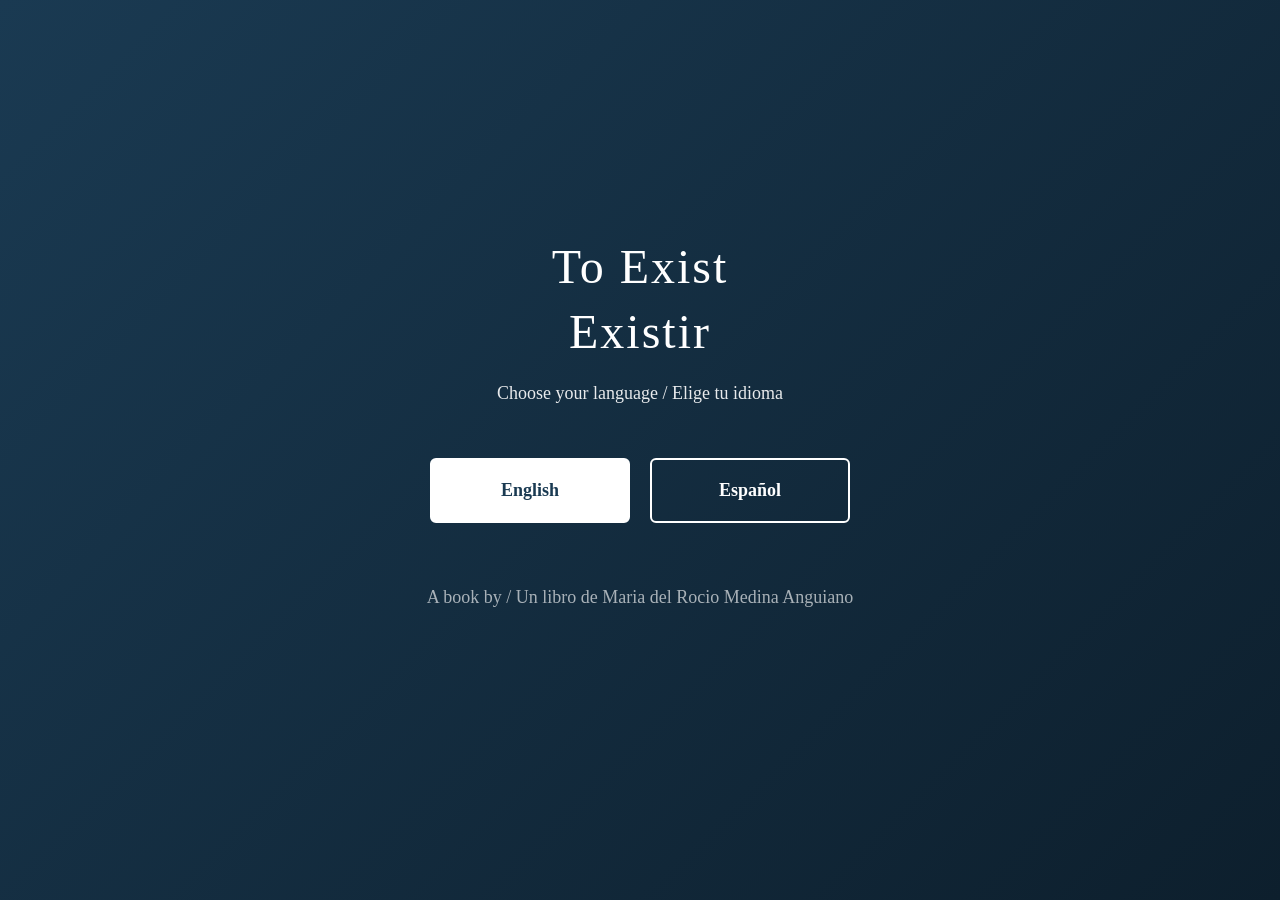
==== index.html @ c7e047c3 "Initial commit: To Exist website with Formspree contact form" ====
<!DOCTYPE html>
<html lang="en">
<head>
    <meta charset="UTF-8">
    <meta name="viewport" content="width=device-width, initial-scale=1.0">
    <title>To Exist / Existir - Choose Language</title>
    <style>
        * {
            margin: 0;
            padding: 0;
            box-sizing: border-box;
        }

        body {
            font-family: 'Georgia', 'Garamond', serif;
            background: linear-gradient(135deg, #1a3a52 0%, #0d1f2d 100%);
            display: flex;
            align-items: center;
            justify-content: center;
            min-height: 100vh;
            color: white;
        }

        .language-choice {
            text-align: center;
            max-width: 600px;
            padding: 40px 20px;
        }

        .language-choice h1 {
            font-size: 48px;
            margin-bottom: 20px;
            font-weight: 300;
            letter-spacing: 2px;
        }

        .language-choice p {
            font-size: 18px;
            margin-bottom: 50px;
            opacity: 0.9;
            line-height: 1.6;
        }

        .language-buttons {
            display: flex;
            gap: 20px;
            justify-content: center;
            flex-wrap: wrap;
        }

        .lang-button {
            display: inline-block;
            background: white;
            color: #1a3a52;
            padding: 20px 50px;
            text-decoration: none;
            border-radius: 6px;
            font-size: 18px;
            font-weight: 600;
            transition: all 0.3s ease;
            border: 2px solid white;
            cursor: pointer;
            min-width: 200px;
        }

        .lang-button:hover {
            background: transparent;
            color: white;
            transform: translateY(-3px);
            box-shadow: 0 8px 20px rgba(255, 255, 255, 0.2);
        }

        .lang-button.english {
            background: white;
            color: #1a3a52;
        }

        .lang-button.spanish {
            background: transparent;
            color: white;
            border-color: white;
        }

        .footer-note {
            margin-top: 60px;
            font-size: 14px;
            opacity: 0.7;
        }
    </style>
</head>
<body>

<div class="language-choice">
    <h1>To Exist</h1>
    <h1 style="margin-top: -10px;">Existir</h1>

    <p>Choose your language / Elige tu idioma</p>

    <div class="language-buttons">
        <a href="en/" class="lang-button english">English</a>
        <a href="es/" class="lang-button spanish">Español</a>
    </div>

    <div class="footer-note">
        <p>A book by / Un libro de Maria del Rocio Medina Anguiano</p>
    </div>
</div>

</body>
</html>
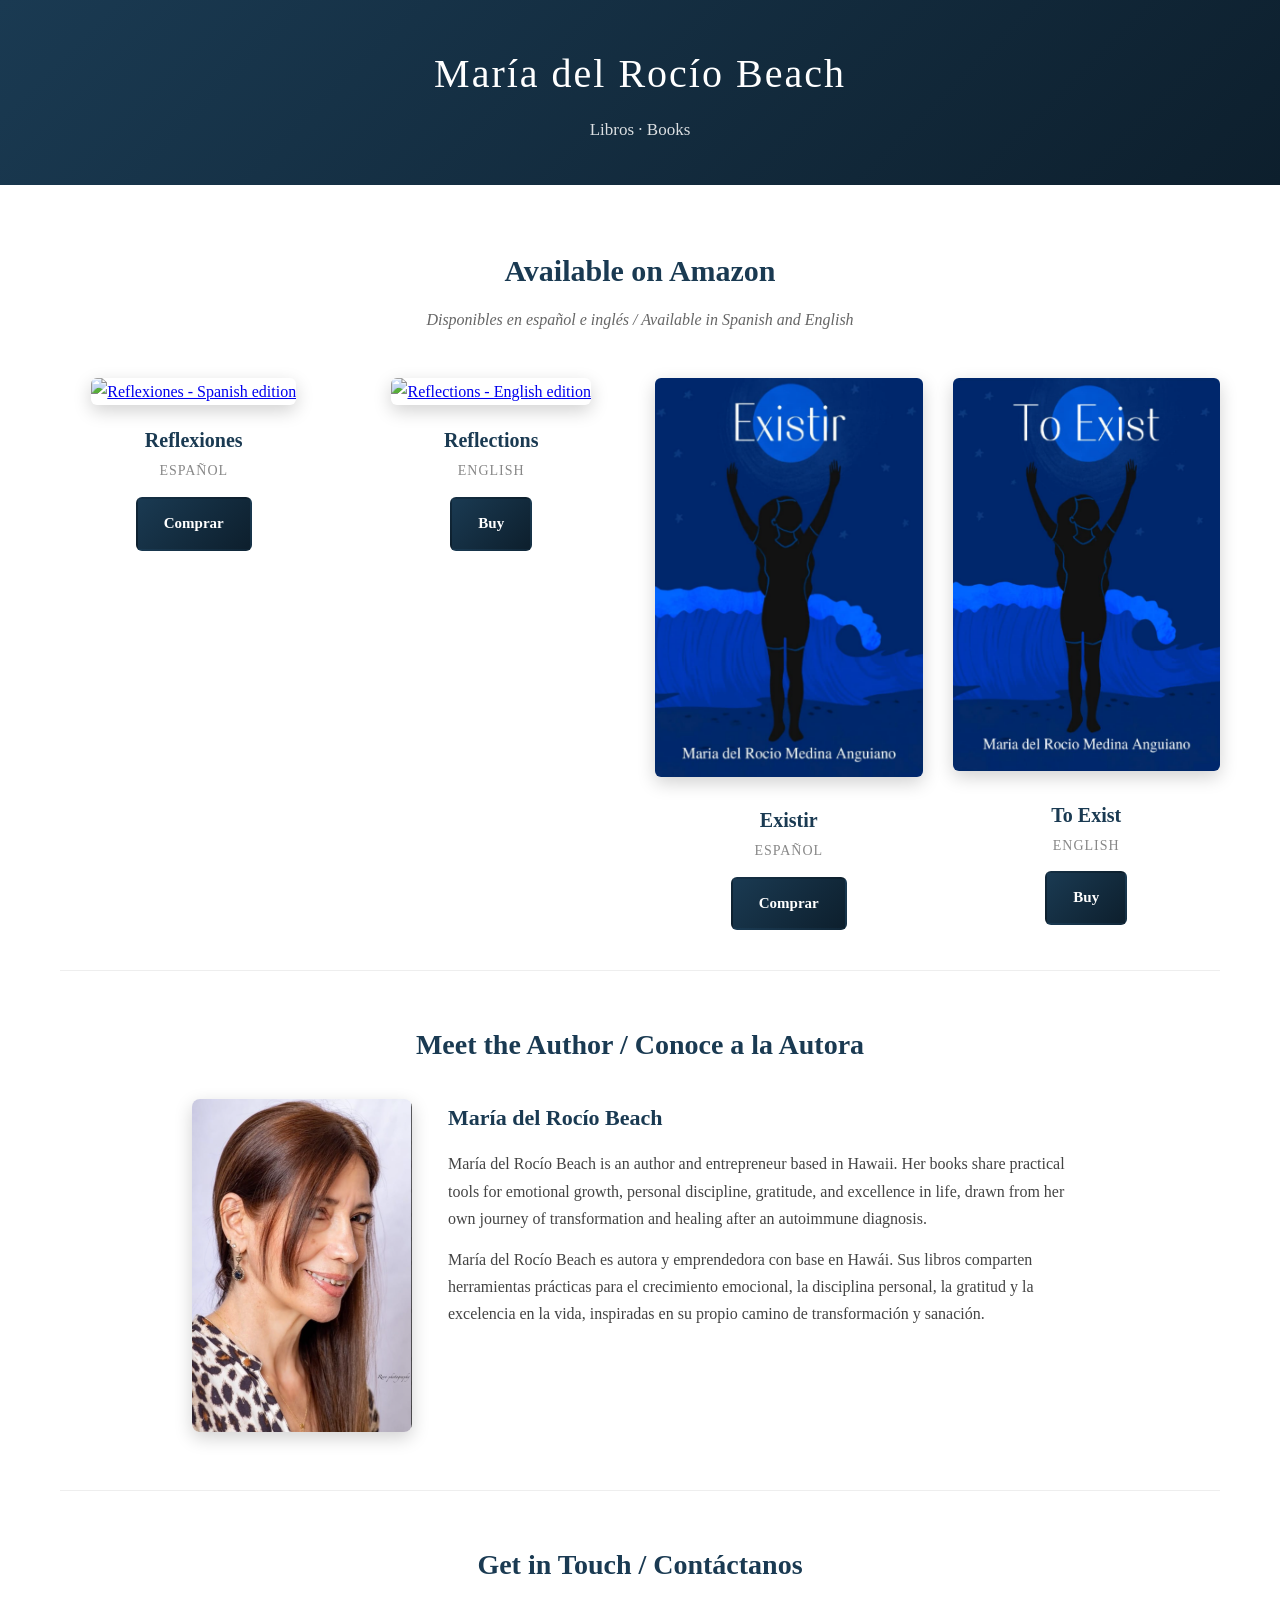
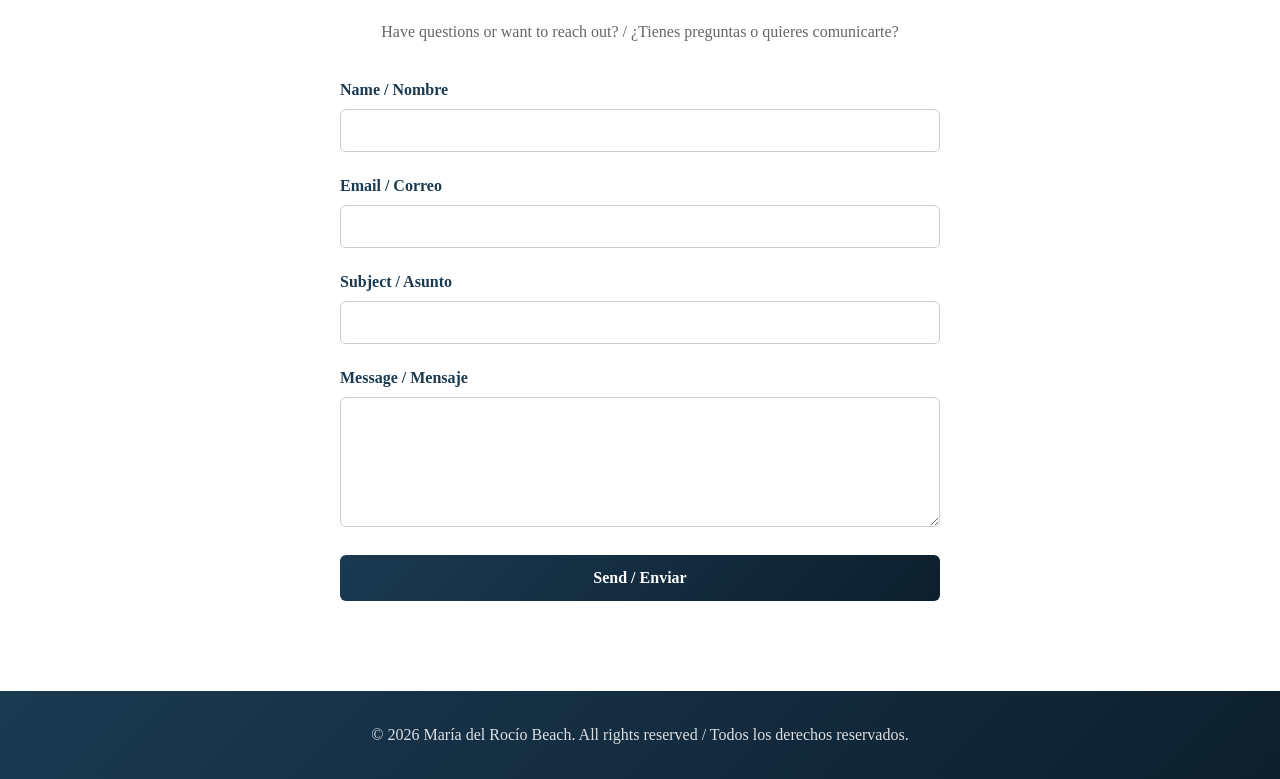
==== commit 9da77806: "Add files via upload" ====
--- a/index.html
+++ b/index.html
@@ -3,108 +3,223 @@
 <head>
     <meta charset="UTF-8">
     <meta name="viewport" content="width=device-width, initial-scale=1.0">
-    <title>To Exist / Existir - Choose Language</title>
+    <meta name="description" content="Books by Maria del Rocio Beach — Existir / To Exist and Reflexiones / Reflections. Available in Spanish and English on Amazon.">
+    <meta name="author" content="Maria del Rocio Beach">
+    <title>María del Rocío Beach — Books / Libros</title>
     <style>
-        * {
-            margin: 0;
-            padding: 0;
-            box-sizing: border-box;
-        }
-
+        * { margin: 0; padding: 0; box-sizing: border-box; }
+        html { scroll-behavior: smooth; }
         body {
             font-family: 'Georgia', 'Garamond', serif;
-            background: linear-gradient(135deg, #1a3a52 0%, #0d1f2d 100%);
-            display: flex;
-            align-items: center;
+            line-height: 1.7; color: #333; background-color: #fff;
+        }
+
+        /* HEADER */
+        header {
+            background: linear-gradient(135deg, #1a3a52 0%, #0d1f2d 100%);
+            color: white; padding: 40px 20px; text-align: center;
+        }
+        header h1 { font-size: 40px; font-weight: 300; letter-spacing: 2px; margin-bottom: 8px; }
+        header p { font-size: 17px; opacity: 0.85; }
+
+        .container { max-width: 1200px; margin: 0 auto; padding: 0 20px; }
+
+        /* BOOKS */
+        .books-section { padding: 60px 0 40px; }
+        .books-section h2 {
+            text-align: center; font-size: 30px; color: #1a3a52;
+            margin-bottom: 10px;
+        }
+        .books-subtitle { text-align: center; color: #666; margin-bottom: 45px; font-style: italic; }
+
+        .books-grid {
+            display: grid;
+            grid-template-columns: repeat(4, 1fr);
+            gap: 30px;
+        }
+        .book-card {
+            display: flex; flex-direction: column; align-items: center;
+            text-align: center;
+        }
+        .book-card img {
+            width: 100%; height: auto; border-radius: 6px;
+            box-shadow: 0 6px 18px rgba(0,0,0,0.18);
+            transition: transform 0.3s ease, box-shadow 0.3s ease;
+        }
+        .book-card img:hover {
+            transform: translateY(-5px);
+            box-shadow: 0 12px 26px rgba(0,0,0,0.25);
+        }
+        .book-title { font-size: 20px; color: #1a3a52; margin-top: 18px; font-weight: 600; }
+        .book-lang { font-size: 14px; color: #888; margin-top: 2px; letter-spacing: 1px; text-transform: uppercase; }
+        .buy-button {
+            display: inline-block; margin-top: 14px;
+            background: linear-gradient(135deg, #1a3a52 0%, #0d1f2d 100%);
+            color: white; padding: 12px 26px; text-decoration: none;
+            border-radius: 6px; font-size: 15px; font-weight: 600;
+            transition: all 0.3s ease; border: 2px solid transparent;
+        }
+        .buy-button:hover {
+            background: white; color: #1a3a52; border-color: #1a3a52;
+            transform: translateY(-2px);
+        }
+
+        @media (max-width: 900px) {
+            .books-grid { grid-template-columns: repeat(2, 1fr); gap: 36px; }
+        }
+        @media (max-width: 480px) {
+            .books-grid { grid-template-columns: 1fr; }
+        }
+
+        /* SECTIONS */
+        .section { padding: 50px 0; border-top: 1px solid #eee; }
+        .section h2 { text-align: center; font-size: 28px; color: #1a3a52; margin-bottom: 30px; }
+
+        /* AUTHOR BIO */
+        .author-bio {
+            display: flex; gap: 36px; align-items: flex-start; flex-wrap: wrap;
             justify-content: center;
-            min-height: 100vh;
-            color: white;
-        }
-
-        .language-choice {
-            text-align: center;
-            max-width: 600px;
-            padding: 40px 20px;
-        }
-
-        .language-choice h1 {
-            font-size: 48px;
-            margin-bottom: 20px;
-            font-weight: 300;
-            letter-spacing: 2px;
-        }
-
-        .language-choice p {
-            font-size: 18px;
-            margin-bottom: 50px;
-            opacity: 0.9;
-            line-height: 1.6;
-        }
-
-        .language-buttons {
-            display: flex;
-            gap: 20px;
-            justify-content: center;
-            flex-wrap: wrap;
-        }
-
-        .lang-button {
-            display: inline-block;
-            background: white;
-            color: #1a3a52;
-            padding: 20px 50px;
-            text-decoration: none;
-            border-radius: 6px;
-            font-size: 18px;
-            font-weight: 600;
-            transition: all 0.3s ease;
-            border: 2px solid white;
-            cursor: pointer;
-            min-width: 200px;
-        }
-
-        .lang-button:hover {
-            background: transparent;
-            color: white;
-            transform: translateY(-3px);
-            box-shadow: 0 8px 20px rgba(255, 255, 255, 0.2);
-        }
-
-        .lang-button.english {
-            background: white;
-            color: #1a3a52;
-        }
-
-        .lang-button.spanish {
-            background: transparent;
-            color: white;
-            border-color: white;
-        }
-
-        .footer-note {
-            margin-top: 60px;
-            font-size: 14px;
-            opacity: 0.7;
-        }
+        }
+        .author-photo img {
+            width: 220px; height: auto; border-radius: 8px;
+            box-shadow: 0 6px 18px rgba(0,0,0,0.18);
+        }
+        .author-text { flex: 1; min-width: 280px; max-width: 640px; }
+        .author-text h3 { font-size: 22px; color: #1a3a52; margin-bottom: 14px; }
+        .author-text p { margin-bottom: 14px; color: #444; }
+
+        /* CONTACT FORM */
+        .contact-intro { text-align: center; color: #666; margin-bottom: 30px; }
+        .contact-form { max-width: 600px; margin: 0 auto; }
+        .form-group { margin-bottom: 20px; }
+        .form-group label { display: block; margin-bottom: 6px; color: #1a3a52; font-weight: 600; }
+        .form-group input, .form-group textarea {
+            width: 100%; padding: 12px; border: 1px solid #ccc; border-radius: 6px;
+            font-family: inherit; font-size: 15px;
+        }
+        .form-group textarea { min-height: 130px; resize: vertical; }
+        .submit-button {
+            display: block; width: 100%;
+            background: linear-gradient(135deg, #1a3a52 0%, #0d1f2d 100%);
+            color: white; padding: 14px; border: none; border-radius: 6px;
+            font-size: 16px; font-weight: 600; cursor: pointer; font-family: inherit;
+            transition: opacity 0.3s ease;
+        }
+        .submit-button:hover { opacity: 0.9; }
+
+        /* FOOTER */
+        footer {
+            background: linear-gradient(135deg, #1a3a52 0%, #0d1f2d 100%);
+            color: white; text-align: center; padding: 30px 20px; margin-top: 40px;
+        }
+        footer p { opacity: 0.85; }
     </style>
 </head>
 <body>
 
-<div class="language-choice">
-    <h1>To Exist</h1>
-    <h1 style="margin-top: -10px;">Existir</h1>
-
-    <p>Choose your language / Elige tu idioma</p>
-
-    <div class="language-buttons">
-        <a href="en/" class="lang-button english">English</a>
-        <a href="es/" class="lang-button spanish">Español</a>
-    </div>
-
-    <div class="footer-note">
-        <p>A book by / Un libro de Maria del Rocio Medina Anguiano</p>
-    </div>
-</div>
+<!-- HEADER -->
+<header>
+    <h1>María del Rocío Beach</h1>
+    <p>Libros &middot; Books</p>
+</header>
+
+<main class="container">
+
+    <!-- BOOKS -->
+    <section class="books-section">
+        <h2>Available on Amazon</h2>
+        <p class="books-subtitle">Disponibles en español e inglés / Available in Spanish and English</p>
+
+        <div class="books-grid">
+
+            <!-- Reflexiones (Spanish) -->
+            <div class="book-card">
+                <a href="https://www.amazon.com/dp/B0H4HN9H7W" target="_blank">
+                    <img src="images/reflexiones_es.png" alt="Reflexiones - Spanish edition">
+                </a>
+                <div class="book-title">Reflexiones</div>
+                <div class="book-lang">Español</div>
+                <a href="https://www.amazon.com/dp/B0H4HN9H7W" class="buy-button" target="_blank">Comprar</a>
+            </div>
+
+            <!-- Reflections (English) -->
+            <div class="book-card">
+                <a href="https://www.amazon.com/dp/B0H4R7SGKY" target="_blank">
+                    <img src="images/reflexiones_en.png" alt="Reflections - English edition">
+                </a>
+                <div class="book-title">Reflections</div>
+                <div class="book-lang">English</div>
+                <a href="https://www.amazon.com/dp/B0H4R7SGKY" class="buy-button" target="_blank">Buy</a>
+            </div>
+
+            <!-- Existir (Spanish) -->
+            <div class="book-card">
+                <a href="https://www.amazon.com/dp/B0BW2QM7PR" target="_blank">
+                    <img src="images/existir.png" alt="Existir - Spanish edition">
+                </a>
+                <div class="book-title">Existir</div>
+                <div class="book-lang">Español</div>
+                <a href="https://www.amazon.com/dp/B0BW2QM7PR" class="buy-button" target="_blank">Comprar</a>
+            </div>
+
+            <!-- To Exist (English) -->
+            <div class="book-card">
+                <a href="https://www.amazon.com/dp/B0BTD2ZPPP" target="_blank">
+                    <img src="images/toexist.png" alt="To Exist - English edition">
+                </a>
+                <div class="book-title">To Exist</div>
+                <div class="book-lang">English</div>
+                <a href="https://www.amazon.com/dp/B0BTD2ZPPP" class="buy-button" target="_blank">Buy</a>
+            </div>
+
+        </div>
+    </section>
+
+    <!-- AUTHOR BIO -->
+    <section class="section">
+        <h2>Meet the Author / Conoce a la Autora</h2>
+        <div class="author-bio">
+            <div class="author-photo">
+                <img src="images/Authorheadshot.png" alt="María del Rocío Beach">
+            </div>
+            <div class="author-text">
+                <h3>María del Rocío Beach</h3>
+                <p>María del Rocío Beach is an author and entrepreneur based in Hawaii. Her books share practical tools for emotional growth, personal discipline, gratitude, and excellence in life, drawn from her own journey of transformation and healing after an autoimmune diagnosis.</p>
+                <p>María del Rocío Beach es autora y emprendedora con base en Hawái. Sus libros comparten herramientas prácticas para el crecimiento emocional, la disciplina personal, la gratitud y la excelencia en la vida, inspiradas en su propio camino de transformación y sanación.</p>
+            </div>
+        </div>
+    </section>
+
+    <!-- CONTACT -->
+    <section class="section">
+        <h2>Get in Touch / Contáctanos</h2>
+        <p class="contact-intro">Have questions or want to reach out? / ¿Tienes preguntas o quieres comunicarte?</p>
+        <form class="contact-form" action="https://formspree.io/f/xkoerddk" method="POST">
+            <div class="form-group">
+                <label for="name">Name / Nombre</label>
+                <input type="text" id="name" name="name" required>
+            </div>
+            <div class="form-group">
+                <label for="email">Email / Correo</label>
+                <input type="email" id="email" name="email" required>
+            </div>
+            <div class="form-group">
+                <label for="subject">Subject / Asunto</label>
+                <input type="text" id="subject" name="subject" required>
+            </div>
+            <div class="form-group">
+                <label for="message">Message / Mensaje</label>
+                <textarea id="message" name="message" required></textarea>
+            </div>
+            <button type="submit" class="submit-button">Send / Enviar</button>
+        </form>
+    </section>
+
+</main>
+
+<footer>
+    <p>&copy; 2026 María del Rocío Beach. All rights reserved / Todos los derechos reservados.</p>
+</footer>
 
 </body>
 </html>
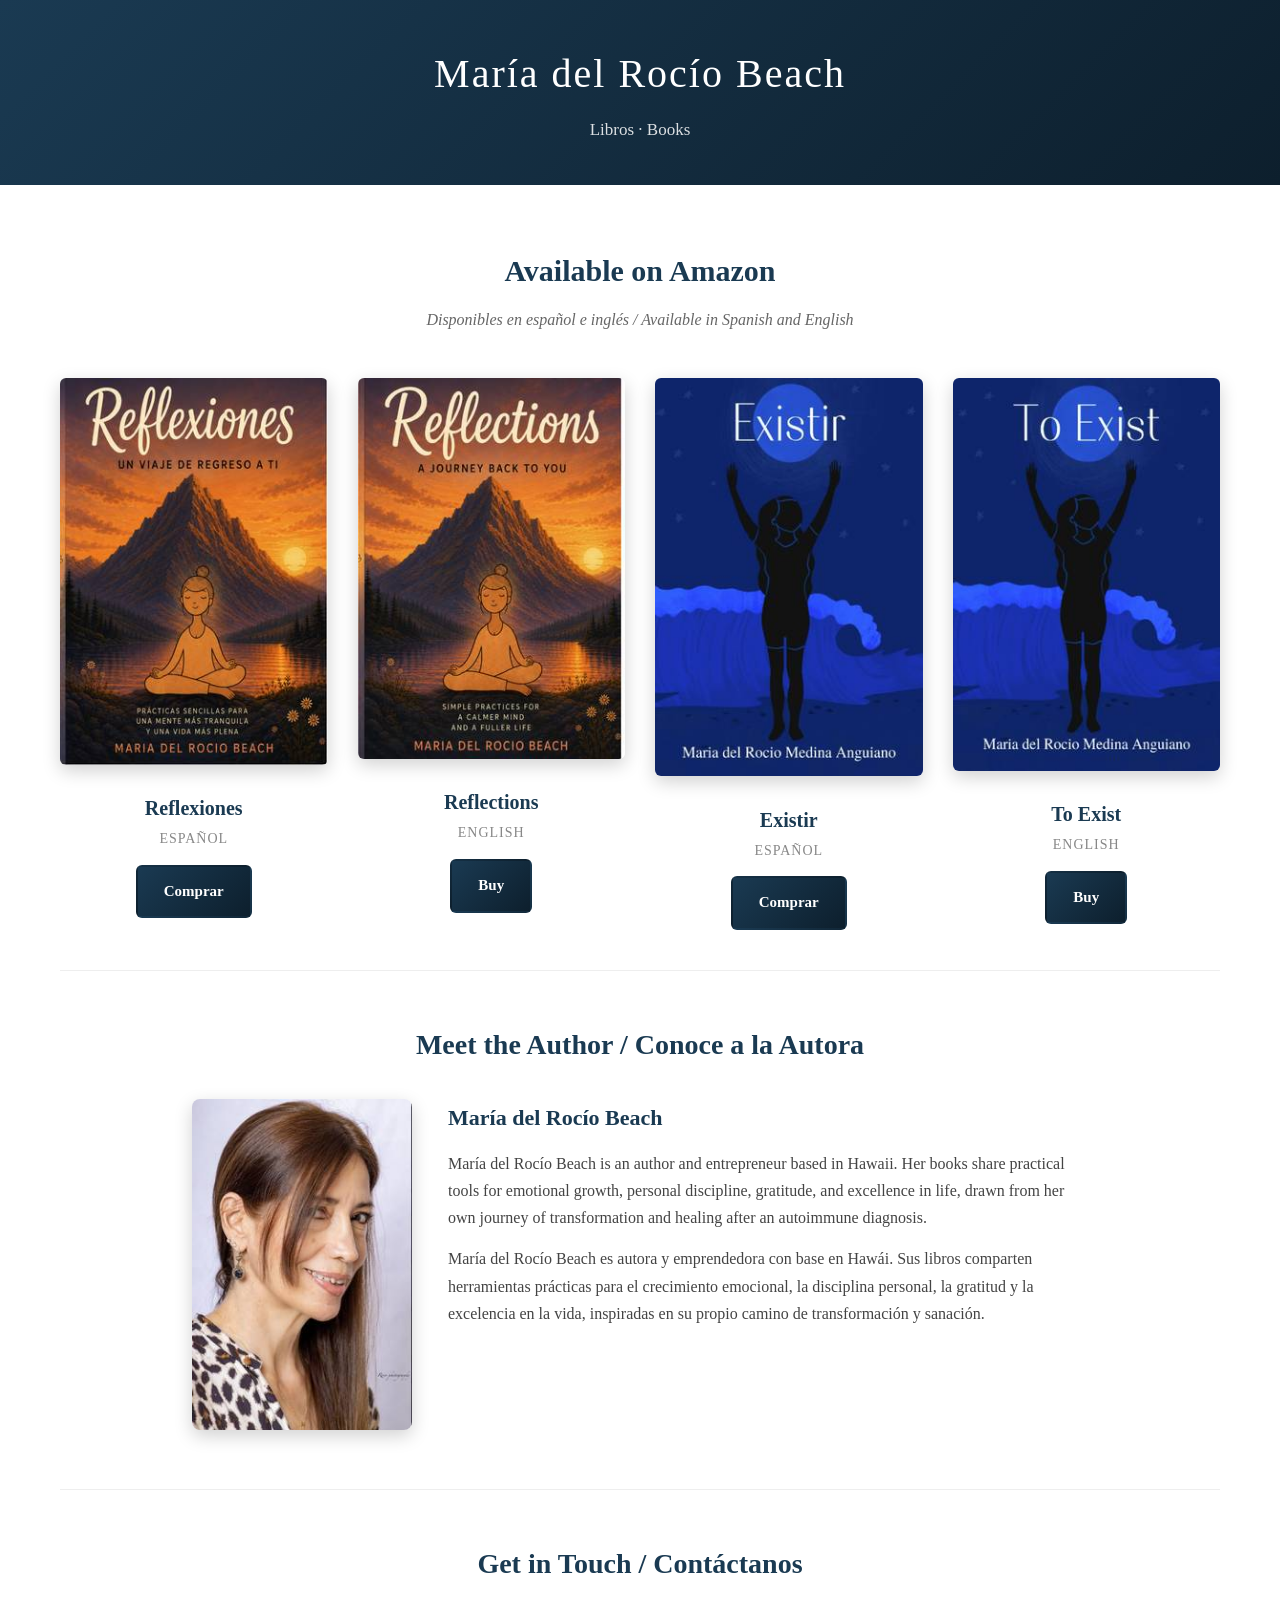
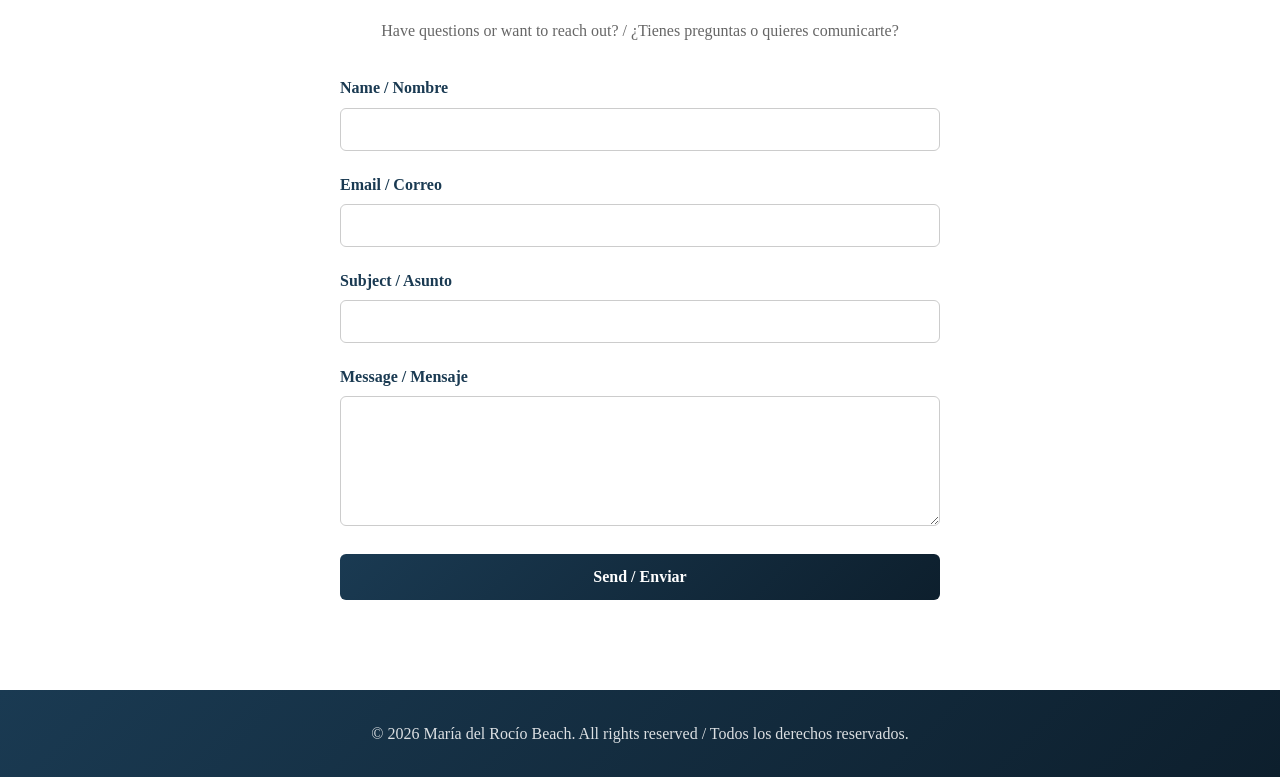
==== commit 7bfa9596: "Update index.html" ====
--- a/index.html
+++ b/index.html
@@ -9,179 +9,83 @@
     <style>
         * { margin: 0; padding: 0; box-sizing: border-box; }
         html { scroll-behavior: smooth; }
-        body {
-            font-family: 'Georgia', 'Garamond', serif;
-            line-height: 1.7; color: #333; background-color: #fff;
-        }
-
-        /* HEADER */
-        header {
-            background: linear-gradient(135deg, #1a3a52 0%, #0d1f2d 100%);
-            color: white; padding: 40px 20px; text-align: center;
-        }
+        body { font-family: 'Georgia', 'Garamond', serif; line-height: 1.7; color: #333; background-color: #fff; }
+        header { background: linear-gradient(135deg, #1a3a52 0%, #0d1f2d 100%); color: white; padding: 40px 20px; text-align: center; }
         header h1 { font-size: 40px; font-weight: 300; letter-spacing: 2px; margin-bottom: 8px; }
         header p { font-size: 17px; opacity: 0.85; }
-
         .container { max-width: 1200px; margin: 0 auto; padding: 0 20px; }
-
-        /* BOOKS */
         .books-section { padding: 60px 0 40px; }
-        .books-section h2 {
-            text-align: center; font-size: 30px; color: #1a3a52;
-            margin-bottom: 10px;
-        }
+        .books-section h2 { text-align: center; font-size: 30px; color: #1a3a52; margin-bottom: 10px; }
         .books-subtitle { text-align: center; color: #666; margin-bottom: 45px; font-style: italic; }
-
-        .books-grid {
-            display: grid;
-            grid-template-columns: repeat(4, 1fr);
-            gap: 30px;
-        }
-        .book-card {
-            display: flex; flex-direction: column; align-items: center;
-            text-align: center;
-        }
-        .book-card img {
-            width: 100%; height: auto; border-radius: 6px;
-            box-shadow: 0 6px 18px rgba(0,0,0,0.18);
-            transition: transform 0.3s ease, box-shadow 0.3s ease;
-        }
-        .book-card img:hover {
-            transform: translateY(-5px);
-            box-shadow: 0 12px 26px rgba(0,0,0,0.25);
-        }
+        .books-grid { display: grid; grid-template-columns: repeat(4, 1fr); gap: 30px; }
+        .book-card { display: flex; flex-direction: column; align-items: center; text-align: center; }
+        .book-card img { width: 100%; height: auto; border-radius: 6px; box-shadow: 0 6px 18px rgba(0,0,0,0.18); transition: transform 0.3s ease, box-shadow 0.3s ease; }
+        .book-card img:hover { transform: translateY(-5px); box-shadow: 0 12px 26px rgba(0,0,0,0.25); }
         .book-title { font-size: 20px; color: #1a3a52; margin-top: 18px; font-weight: 600; }
         .book-lang { font-size: 14px; color: #888; margin-top: 2px; letter-spacing: 1px; text-transform: uppercase; }
-        .buy-button {
-            display: inline-block; margin-top: 14px;
-            background: linear-gradient(135deg, #1a3a52 0%, #0d1f2d 100%);
-            color: white; padding: 12px 26px; text-decoration: none;
-            border-radius: 6px; font-size: 15px; font-weight: 600;
-            transition: all 0.3s ease; border: 2px solid transparent;
-        }
-        .buy-button:hover {
-            background: white; color: #1a3a52; border-color: #1a3a52;
-            transform: translateY(-2px);
-        }
-
-        @media (max-width: 900px) {
-            .books-grid { grid-template-columns: repeat(2, 1fr); gap: 36px; }
-        }
-        @media (max-width: 480px) {
-            .books-grid { grid-template-columns: 1fr; }
-        }
-
-        /* SECTIONS */
+        .buy-button { display: inline-block; margin-top: 14px; background: linear-gradient(135deg, #1a3a52 0%, #0d1f2d 100%); color: white; padding: 12px 26px; text-decoration: none; border-radius: 6px; font-size: 15px; font-weight: 600; transition: all 0.3s ease; border: 2px solid transparent; }
+        .buy-button:hover { background: white; color: #1a3a52; border-color: #1a3a52; transform: translateY(-2px); }
+        @media (max-width: 900px) { .books-grid { grid-template-columns: repeat(2, 1fr); gap: 36px; } }
+        @media (max-width: 480px) { .books-grid { grid-template-columns: 1fr; } }
         .section { padding: 50px 0; border-top: 1px solid #eee; }
         .section h2 { text-align: center; font-size: 28px; color: #1a3a52; margin-bottom: 30px; }
-
-        /* AUTHOR BIO */
-        .author-bio {
-            display: flex; gap: 36px; align-items: flex-start; flex-wrap: wrap;
-            justify-content: center;
-        }
-        .author-photo img {
-            width: 220px; height: auto; border-radius: 8px;
-            box-shadow: 0 6px 18px rgba(0,0,0,0.18);
-        }
+        .author-bio { display: flex; gap: 36px; align-items: flex-start; flex-wrap: wrap; justify-content: center; }
+        .author-photo img { width: 220px; height: auto; border-radius: 8px; box-shadow: 0 6px 18px rgba(0,0,0,0.18); }
         .author-text { flex: 1; min-width: 280px; max-width: 640px; }
         .author-text h3 { font-size: 22px; color: #1a3a52; margin-bottom: 14px; }
         .author-text p { margin-bottom: 14px; color: #444; }
-
-        /* CONTACT FORM */
         .contact-intro { text-align: center; color: #666; margin-bottom: 30px; }
         .contact-form { max-width: 600px; margin: 0 auto; }
         .form-group { margin-bottom: 20px; }
         .form-group label { display: block; margin-bottom: 6px; color: #1a3a52; font-weight: 600; }
-        .form-group input, .form-group textarea {
-            width: 100%; padding: 12px; border: 1px solid #ccc; border-radius: 6px;
-            font-family: inherit; font-size: 15px;
-        }
+        .form-group input, .form-group textarea { width: 100%; padding: 12px; border: 1px solid #ccc; border-radius: 6px; font-family: inherit; font-size: 15px; }
         .form-group textarea { min-height: 130px; resize: vertical; }
-        .submit-button {
-            display: block; width: 100%;
-            background: linear-gradient(135deg, #1a3a52 0%, #0d1f2d 100%);
-            color: white; padding: 14px; border: none; border-radius: 6px;
-            font-size: 16px; font-weight: 600; cursor: pointer; font-family: inherit;
-            transition: opacity 0.3s ease;
-        }
+        .submit-button { display: block; width: 100%; background: linear-gradient(135deg, #1a3a52 0%, #0d1f2d 100%); color: white; padding: 14px; border: none; border-radius: 6px; font-size: 16px; font-weight: 600; cursor: pointer; font-family: inherit; transition: opacity 0.3s ease; }
         .submit-button:hover { opacity: 0.9; }
-
-        /* FOOTER */
-        footer {
-            background: linear-gradient(135deg, #1a3a52 0%, #0d1f2d 100%);
-            color: white; text-align: center; padding: 30px 20px; margin-top: 40px;
-        }
+        footer { background: linear-gradient(135deg, #1a3a52 0%, #0d1f2d 100%); color: white; text-align: center; padding: 30px 20px; margin-top: 40px; }
         footer p { opacity: 0.85; }
     </style>
 </head>
 <body>
-
-<!-- HEADER -->
 <header>
     <h1>María del Rocío Beach</h1>
     <p>Libros &middot; Books</p>
 </header>
-
 <main class="container">
-
-    <!-- BOOKS -->
     <section class="books-section">
         <h2>Available on Amazon</h2>
         <p class="books-subtitle">Disponibles en español e inglés / Available in Spanish and English</p>
-
         <div class="books-grid">
-
-            <!-- Reflexiones (Spanish) -->
             <div class="book-card">
-                <a href="https://www.amazon.com/dp/B0H4HN9H7W" target="_blank">
-                    <img src="images/reflexiones_es.png" alt="Reflexiones - Spanish edition">
-                </a>
+                <a href="https://www.amazon.com/dp/B0H4HN9H7W" target="_blank"><img src="[data-uri]" alt="Reflexiones - Spanish edition"></a>
                 <div class="book-title">Reflexiones</div>
                 <div class="book-lang">Español</div>
                 <a href="https://www.amazon.com/dp/B0H4HN9H7W" class="buy-button" target="_blank">Comprar</a>
             </div>
-
-            <!-- Reflections (English) -->
             <div class="book-card">
-                <a href="https://www.amazon.com/dp/B0H4R7SGKY" target="_blank">
-                    <img src="images/reflexiones_en.png" alt="Reflections - English edition">
-                </a>
+                <a href="https://www.amazon.com/dp/B0H4R7SGKY" target="_blank"><img src="[data-uri]" alt="Reflections - English edition"></a>
                 <div class="book-title">Reflections</div>
                 <div class="book-lang">English</div>
                 <a href="https://www.amazon.com/dp/B0H4R7SGKY" class="buy-button" target="_blank">Buy</a>
             </div>
-
-            <!-- Existir (Spanish) -->
             <div class="book-card">
-                <a href="https://www.amazon.com/dp/B0BW2QM7PR" target="_blank">
-                    <img src="images/existir.png" alt="Existir - Spanish edition">
-                </a>
+                <a href="https://www.amazon.com/dp/B0BW2QM7PR" target="_blank"><img src="[data-uri]" alt="Existir - Spanish edition"></a>
                 <div class="book-title">Existir</div>
                 <div class="book-lang">Español</div>
                 <a href="https://www.amazon.com/dp/B0BW2QM7PR" class="buy-button" target="_blank">Comprar</a>
             </div>
-
-            <!-- To Exist (English) -->
             <div class="book-card">
-                <a href="https://www.amazon.com/dp/B0BTD2ZPPP" target="_blank">
-                    <img src="images/toexist.png" alt="To Exist - English edition">
-                </a>
+                <a href="https://www.amazon.com/dp/B0BTD2ZPPP" target="_blank"><img src="[data-uri]" alt="To Exist - English edition"></a>
                 <div class="book-title">To Exist</div>
                 <div class="book-lang">English</div>
                 <a href="https://www.amazon.com/dp/B0BTD2ZPPP" class="buy-button" target="_blank">Buy</a>
             </div>
-
         </div>
     </section>
-
-    <!-- AUTHOR BIO -->
     <section class="section">
         <h2>Meet the Author / Conoce a la Autora</h2>
         <div class="author-bio">
-            <div class="author-photo">
-                <img src="images/Authorheadshot.png" alt="María del Rocío Beach">
-            </div>
+            <div class="author-photo"><img src="[data-uri]" alt="María del Rocío Beach"></div>
             <div class="author-text">
                 <h3>María del Rocío Beach</h3>
                 <p>María del Rocío Beach is an author and entrepreneur based in Hawaii. Her books share practical tools for emotional growth, personal discipline, gratitude, and excellence in life, drawn from her own journey of transformation and healing after an autoimmune diagnosis.</p>
@@ -189,37 +93,20 @@
             </div>
         </div>
     </section>
-
-    <!-- CONTACT -->
     <section class="section">
         <h2>Get in Touch / Contáctanos</h2>
         <p class="contact-intro">Have questions or want to reach out? / ¿Tienes preguntas o quieres comunicarte?</p>
         <form class="contact-form" action="https://formspree.io/f/xkoerddk" method="POST">
-            <div class="form-group">
-                <label for="name">Name / Nombre</label>
-                <input type="text" id="name" name="name" required>
-            </div>
-            <div class="form-group">
-                <label for="email">Email / Correo</label>
-                <input type="email" id="email" name="email" required>
-            </div>
-            <div class="form-group">
-                <label for="subject">Subject / Asunto</label>
-                <input type="text" id="subject" name="subject" required>
-            </div>
-            <div class="form-group">
-                <label for="message">Message / Mensaje</label>
-                <textarea id="message" name="message" required></textarea>
-            </div>
+            <div class="form-group"><label for="name">Name / Nombre</label><input type="text" id="name" name="name" required></div>
+            <div class="form-group"><label for="email">Email / Correo</label><input type="email" id="email" name="email" required></div>
+            <div class="form-group"><label for="subject">Subject / Asunto</label><input type="text" id="subject" name="subject" required></div>
+            <div class="form-group"><label for="message">Message / Mensaje</label><textarea id="message" name="message" required></textarea></div>
             <button type="submit" class="submit-button">Send / Enviar</button>
         </form>
     </section>
-
 </main>
-
 <footer>
     <p>&copy; 2026 María del Rocío Beach. All rights reserved / Todos los derechos reservados.</p>
 </footer>
-
 </body>
 </html>
